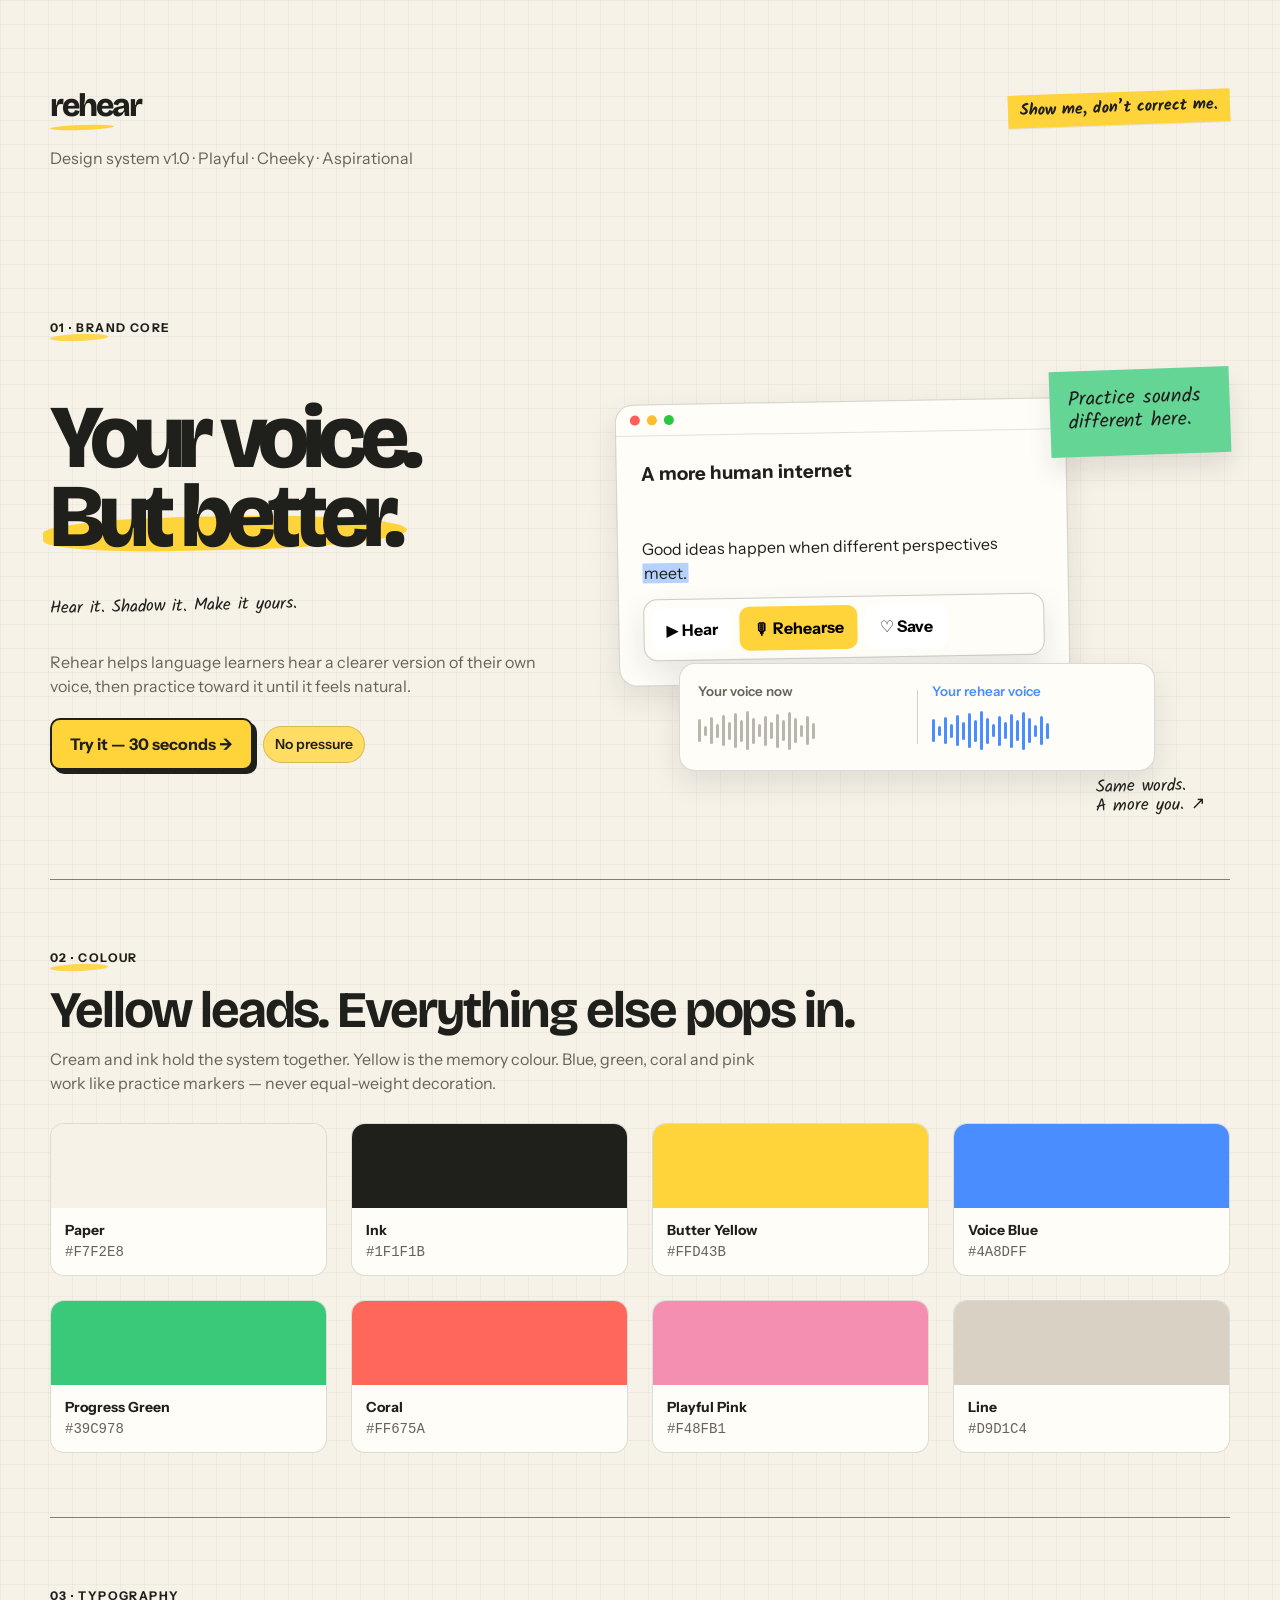
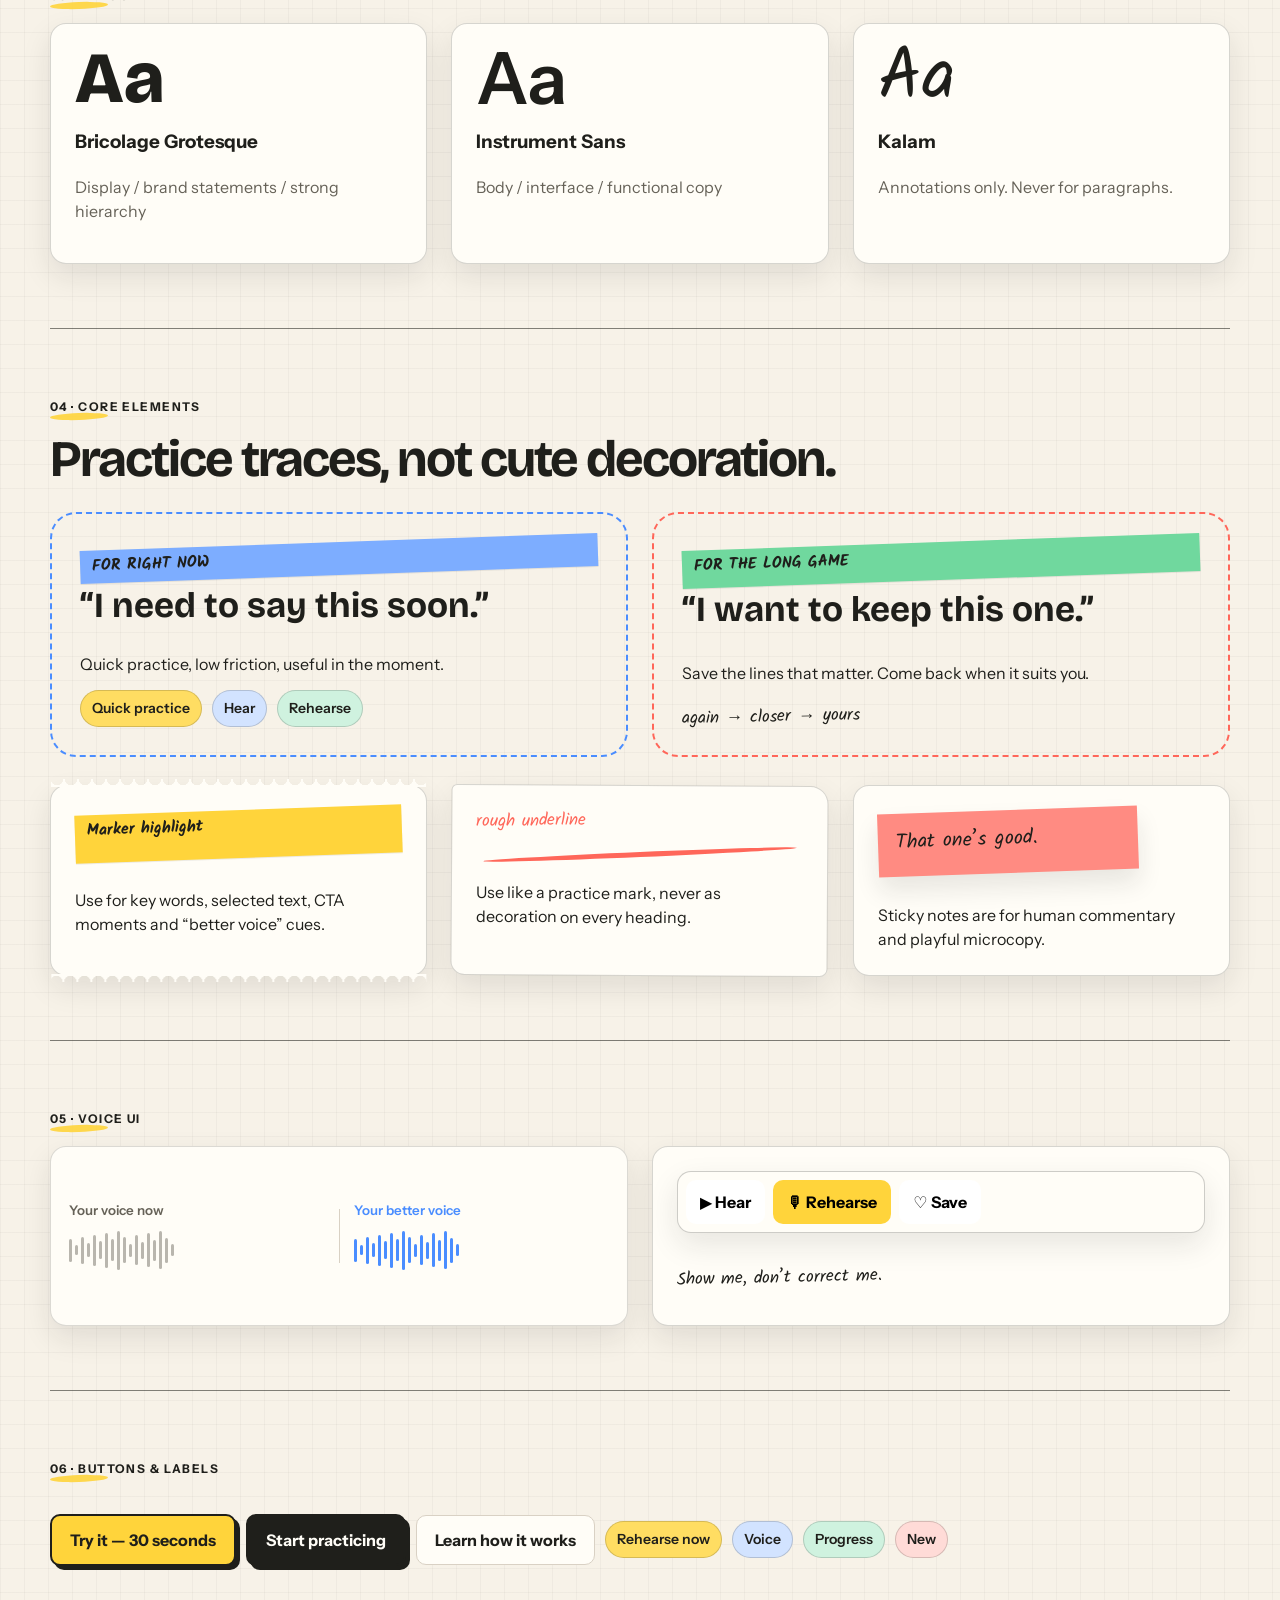
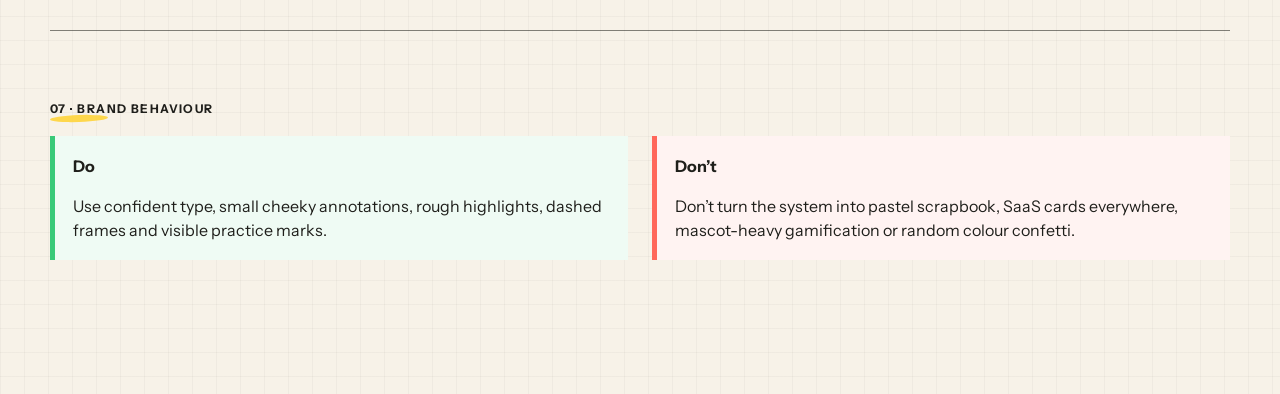
==== index.html @ 3141e1cb "Add files via upload" ====
<!doctype html>
<html lang="en">
<head>
  <meta charset="utf-8" />
  <meta name="viewport" content="width=device-width,initial-scale=1" />
  <meta name="description" content="Rehear design system — playful, cheeky, aspirational voice-practice brand." />
  <title>Rehear — Design System</title>
  <link rel="stylesheet" href="./styles.css" />
</head>
<body>
  <main class="ds-shell">
    <header class="ds-section">
      <div class="cluster" style="justify-content:space-between;align-items:flex-start;">
        <div>
          <div class="brand-mark">rehear</div>
          <p class="muted">Design system v1.0 · Playful · Cheeky · Aspirational</p>
        </div>
        <span class="tape">Show me, don’t correct me.</span>
      </div>
    </header>

    <section class="ds-section">
      <span class="ds-kicker">01 · Brand core</span>
      <div class="hero-demo">
        <div class="hero-copy">
          <h1 class="display-hero">Your voice.<br><span class="highlight-word">But better.</span></h1>
          <p class="note">Hear it. Shadow it. Make it yours.</p>
          <p class="ds-copy">Rehear helps language learners hear a clearer version of their own voice, then practice toward it until it feels natural.</p>
          <div class="cluster">
            <a class="btn btn-primary" href="#components">Try it — 30 seconds →</a>
            <span class="chip yellow">No pressure</span>
          </div>
        </div>
        <div class="hero-art" aria-label="Rehear interface composition">
          <div class="browser">
            <div class="browser-bar">
              <span class="browser-dot" style="background:#ff5f57"></span>
              <span class="browser-dot" style="background:#febc2e"></span>
              <span class="browser-dot" style="background:#28c840"></span>
            </div>
            <div class="browser-body stack">
              <h3 class="mt-0">A more human internet</h3>
              <p class="mb-0">Good ideas happen when different perspectives <span class="selection">meet.</span></p>
              <div class="action-strip">
                <button class="action-chip" data-toggle-active>▶ Hear</button>
                <button class="action-chip active" data-toggle-active>🎙 Rehearse</button>
                <button class="action-chip" data-toggle-active>♡ Save</button>
              </div>
            </div>
          </div>
          <div class="voice-compare">
            <div class="voice-panel">
              <small>Your voice now</small>
              <div class="wave" data-wave="20"></div>
            </div>
            <div class="voice-divider"></div>
            <div class="voice-panel">
              <small style="color:var(--voice)">Your rehear voice</small>
              <div class="wave blue" data-wave="20"></div>
            </div>
          </div>
          <div class="sticky-note green">Practice sounds different here.</div>
          <div class="note">Same words.<br>A more you. ↗</div>
        </div>
      </div>
    </section>

    <section class="ds-section">
      <span class="ds-kicker">02 · Colour</span>
      <h2 class="ds-title">Yellow leads. Everything else pops in.</h2>
      <p class="ds-copy">Cream and ink hold the system together. Yellow is the memory colour. Blue, green, coral and pink work like practice markers — never equal-weight decoration.</p>
      <div class="ds-grid ds-grid-4" style="margin-top:28px">
        <div class="swatch"><div class="swatch-color" style="background:#F7F2E8"></div><div class="swatch-meta"><strong>Paper</strong><br><code>#F7F2E8</code></div></div>
        <div class="swatch"><div class="swatch-color" style="background:#1F1F1B"></div><div class="swatch-meta"><strong>Ink</strong><br><code>#1F1F1B</code></div></div>
        <div class="swatch"><div class="swatch-color" style="background:#FFD43B"></div><div class="swatch-meta"><strong>Butter Yellow</strong><br><code>#FFD43B</code></div></div>
        <div class="swatch"><div class="swatch-color" style="background:#4A8DFF"></div><div class="swatch-meta"><strong>Voice Blue</strong><br><code>#4A8DFF</code></div></div>
        <div class="swatch"><div class="swatch-color" style="background:#39C978"></div><div class="swatch-meta"><strong>Progress Green</strong><br><code>#39C978</code></div></div>
        <div class="swatch"><div class="swatch-color" style="background:#FF675A"></div><div class="swatch-meta"><strong>Coral</strong><br><code>#FF675A</code></div></div>
        <div class="swatch"><div class="swatch-color" style="background:#F48FB1"></div><div class="swatch-meta"><strong>Playful Pink</strong><br><code>#F48FB1</code></div></div>
        <div class="swatch"><div class="swatch-color" style="background:#D9D1C4"></div><div class="swatch-meta"><strong>Line</strong><br><code>#D9D1C4</code></div></div>
      </div>
    </section>

    <section class="ds-section">
      <span class="ds-kicker">03 · Typography</span>
      <div class="ds-grid ds-grid-3">
        <div class="paper-card">
          <div style="font-family:var(--font-display);font-size:4.5rem;font-weight:800;line-height:.85">Aa</div>
          <h3>Bricolage Grotesque</h3>
          <p class="muted">Display / brand statements / strong hierarchy</p>
        </div>
        <div class="paper-card">
          <div style="font-family:var(--font-body);font-size:4.5rem;font-weight:600;line-height:.85">Aa</div>
          <h3>Instrument Sans</h3>
          <p class="muted">Body / interface / functional copy</p>
        </div>
        <div class="paper-card">
          <div style="font-family:var(--font-note);font-size:4.5rem;line-height:.85">Aa</div>
          <h3>Kalam</h3>
          <p class="muted">Annotations only. Never for paragraphs.</p>
        </div>
      </div>
    </section>

    <section class="ds-section" id="components">
      <span class="ds-kicker">04 · Core elements</span>
      <h2 class="ds-title">Practice traces, not cute decoration.</h2>
      <div class="ds-grid ds-grid-2" style="margin-top:28px">
        <div class="dash-frame blue stack">
          <span class="tape blue">FOR RIGHT NOW</span>
          <h3 style="font-family:var(--font-display);font-size:2.2rem;line-height:.95;margin:0">“I need to say this soon.”</h3>
          <p class="mb-0">Quick practice, low friction, useful in the moment.</p>
          <div class="cluster"><span class="chip yellow">Quick practice</span><span class="chip blue">Hear</span><span class="chip green">Rehearse</span></div>
        </div>
        <div class="dash-frame coral stack">
          <span class="tape green">FOR THE LONG GAME</span>
          <h3 style="font-family:var(--font-display);font-size:2.2rem;line-height:.95;margin:0">“I want to keep this one.”</h3>
          <p class="mb-0">Save the lines that matter. Come back when it suits you.</p>
          <div class="note">again → closer → yours</div>
        </div>
      </div>

      <div class="ds-grid ds-grid-3" style="margin-top:28px">
        <div class="paper-card torn stack"><span class="tape">Marker highlight</span><p class="mb-0">Use for key words, selected text, CTA moments and “better voice” cues.</p></div>
        <div class="paper-card raw stack"><span class="note rough-underline" style="color:var(--emphasis)">rough underline</span><p class="mb-0">Use like a practice mark, never as decoration on every heading.</p></div>
        <div class="paper-card stack"><span class="sticky-note coral">That one’s good.</span><p class="mb-0">Sticky notes are for human commentary and playful microcopy.</p></div>
      </div>
    </section>

    <section class="ds-section">
      <span class="ds-kicker">05 · Voice UI</span>
      <div class="ds-grid ds-grid-2">
        <div class="voice-compare">
          <div class="voice-panel"><small>Your voice now</small><div class="wave" data-wave="18"></div></div>
          <div class="voice-divider"></div>
          <div class="voice-panel"><small style="color:var(--voice)">Your better voice</small><div class="wave blue" data-wave="18"></div></div>
        </div>
        <div class="paper-card stack">
          <div class="action-strip">
            <button class="action-chip" data-toggle-active>▶ Hear</button>
            <button class="action-chip active" data-toggle-active>🎙 Rehearse</button>
            <button class="action-chip" data-toggle-active>♡ Save</button>
          </div>
          <p class="note">Show me, don’t correct me.</p>
        </div>
      </div>
    </section>

    <section class="ds-section">
      <span class="ds-kicker">06 · Buttons & labels</span>
      <div class="cluster" style="margin-top:18px">
        <button class="btn btn-primary">Try it — 30 seconds</button>
        <button class="btn btn-secondary">Start practicing</button>
        <button class="btn btn-ghost">Learn how it works</button>
        <span class="chip yellow">Rehearse now</span>
        <span class="chip blue">Voice</span>
        <span class="chip green">Progress</span>
        <span class="chip coral">New</span>
      </div>
    </section>

    <section class="ds-section">
      <span class="ds-kicker">07 · Brand behaviour</span>
      <div class="ds-grid ds-grid-2">
        <div class="guardrail">
          <strong>Do</strong>
          <p class="mb-0">Use confident type, small cheeky annotations, rough highlights, dashed frames and visible practice marks.</p>
        </div>
        <div class="guardrail dont">
          <strong>Don’t</strong>
          <p class="mb-0">Don’t turn the system into pastel scrapbook, SaaS cards everywhere, mascot-heavy gamification or random colour confetti.</p>
        </div>
      </div>
    </section>
  </main>
  <script src="./script.js"></script>
</body>
</html>
---- styles.css ----
@import url('https://fonts.googleapis.com/css2?family=Bricolage+Grotesque:opsz,wght@12..96,400;12..96,600;12..96,700;12..96,800&family=Instrument+Sans:wght@400;500;600;700&family=Kalam:wght@400;700&display=swap');
@import url('./tokens.css');

* { box-sizing: border-box; }
html { scroll-behavior: smooth; }
body {
  margin: 0;
  color: var(--text);
  background:
    linear-gradient(rgba(31,31,27,.035) 1px, transparent 1px),
    linear-gradient(90deg, rgba(31,31,27,.035) 1px, transparent 1px),
    var(--bg);
  background-size: 24px 24px;
  font-family: var(--font-body);
  line-height: 1.5;
}

img { max-width: 100%; display: block; }
button, input, textarea, select { font: inherit; }
a { color: inherit; }

.ds-shell { width: min(1180px, calc(100% - 32px)); margin: 0 auto; padding: 28px 0 72px; }
.ds-section { padding: 64px 0; border-top: 1.5px solid rgba(31,31,27,.55); }
.ds-section:first-of-type { border-top: 0; }
.ds-kicker {
  display: inline-block;
  margin-bottom: 14px;
  font-size: var(--fs-xs);
  font-weight: 700;
  letter-spacing: .12em;
  text-transform: uppercase;
}
.ds-kicker::after {
  content: "";
  display: block;
  width: 58px;
  height: 7px;
  margin-top: -3px;
  background: var(--accent);
  border-radius: 50%;
  transform: rotate(-2deg);
  opacity: .9;
}
.ds-title { font-family: var(--font-display); font-size: var(--fs-2xl); line-height: .98; letter-spacing: -.04em; margin: 0 0 12px; }
.ds-copy { color: var(--text-muted); max-width: 720px; margin: 0; }
.ds-grid { display: grid; gap: 24px; }
.ds-grid-2 { grid-template-columns: repeat(2, minmax(0, 1fr)); }
.ds-grid-3 { grid-template-columns: repeat(3, minmax(0, 1fr)); }
.ds-grid-4 { grid-template-columns: repeat(4, minmax(0, 1fr)); }

/* Brand mark */
.brand-mark {
  display: inline-flex;
  flex-direction: column;
  font-family: var(--font-display);
  font-weight: 800;
  font-size: 2rem;
  line-height: .9;
  letter-spacing: -.06em;
}
.brand-mark::after {
  content: "";
  width: 70%;
  height: 5px;
  background: var(--accent);
  margin-top: 4px;
  border-radius: 50%;
  transform: rotate(-2deg);
}

/* Hero typography */
.display-hero {
  font-family: var(--font-display);
  font-weight: 800;
  font-size: var(--fs-3xl);
  line-height: .88;
  letter-spacing: -.07em;
  margin: 0;
}
.display-hero .highlight-word {
  position: relative;
  display: inline-block;
  z-index: 0;
}
.display-hero .highlight-word::before {
  content: "";
  position: absolute;
  z-index: -1;
  left: -2%; right: -2%; bottom: .08em;
  height: .38em;
  background: var(--accent);
  border-radius: 40% 60% 50% 45%;
  transform: rotate(-1.5deg);
}

.note {
  font-family: var(--font-note);
  font-size: 1.08rem;
  line-height: 1.1;
  transform: rotate(-1.2deg);
}

/* Buttons */
.btn {
  appearance: none;
  border: 0;
  border-radius: var(--radius-sm);
  padding: 12px 18px;
  display: inline-flex;
  align-items: center;
  justify-content: center;
  gap: 10px;
  font-weight: 700;
  text-decoration: none;
  cursor: pointer;
  transition: transform var(--speed-fast) var(--ease-pop), box-shadow var(--speed-fast) var(--ease-pop), background var(--speed-fast) ease;
}
.btn:focus-visible { outline: 3px solid var(--voice); outline-offset: 3px; }
.btn-primary { background: var(--accent); color: var(--text); border: 2px solid var(--text); box-shadow: var(--shadow-hard); }
.btn-secondary { background: var(--text); color: var(--surface); border: 2px solid var(--text); box-shadow: var(--shadow-hard); }
.btn-ghost { background: var(--surface); color: var(--text); border: 1.5px solid var(--border); }
.btn:hover { transform: translate(-1px,-1px); }
.btn-primary:hover, .btn-secondary:hover { box-shadow: 6px 6px 0 var(--text); }
.btn:active { transform: translate(2px,2px); box-shadow: 1px 1px 0 var(--text); }

/* Dashed frames */
.dash-frame {
  --dash-color: var(--emphasis);
  position: relative;
  border: 2px dashed var(--dash-color);
  border-radius: 26px;
  padding: 28px;
}
.dash-frame.blue { --dash-color: var(--voice); }
.dash-frame.green { --dash-color: var(--progress); }
.dash-frame.yellow { --dash-color: var(--accent); }
.dash-frame.coral { --dash-color: var(--emphasis); }

/* Marker elements */
.marker {
  display: inline;
  padding: 0 .14em;
  background: linear-gradient(transparent 28%, var(--accent) 28% 82%, transparent 82%);
}
.marker.blue { background: linear-gradient(transparent 28%, color-mix(in srgb, var(--voice) 72%, white) 28% 82%, transparent 82%); }
.marker.green { background: linear-gradient(transparent 28%, color-mix(in srgb, var(--progress) 72%, white) 28% 82%, transparent 82%); }
.marker.coral { background: linear-gradient(transparent 28%, color-mix(in srgb, var(--emphasis) 72%, white) 28% 82%, transparent 82%); }
.marker.pink { background: linear-gradient(transparent 28%, color-mix(in srgb, var(--playful) 72%, white) 28% 82%, transparent 82%); }

.rough-underline {
  position: relative;
  display: inline-block;
}
.rough-underline::after {
  content: "";
  position: absolute;
  left: 0; right: 0; bottom: -6px;
  height: 5px;
  background: currentColor;
  border-radius: 50%;
  transform: rotate(-1.6deg) scaleX(.96);
}

/* Tape */
.tape {
  display: inline-block;
  padding: 4px 12px 5px;
  background: var(--accent);
  transform: rotate(-2deg);
  font-family: var(--font-note);
  font-weight: 700;
  box-shadow: 0 1px 0 rgba(31,31,27,.08);
}
.tape.blue { background: color-mix(in srgb, var(--voice) 72%, white); }
.tape.green { background: color-mix(in srgb, var(--progress) 72%, white); }
.tape.coral { background: color-mix(in srgb, var(--emphasis) 80%, white); }
.tape.pink { background: color-mix(in srgb, var(--playful) 82%, white); }

/* Sticky note */
.sticky-note {
  width: min(260px, 100%);
  background: var(--accent);
  padding: 18px 18px 22px;
  font-family: var(--font-note);
  font-size: 1.25rem;
  line-height: 1.15;
  transform: rotate(-2deg);
  box-shadow: 0 14px 24px rgba(31,31,27,.10);
}
.sticky-note.green { background: color-mix(in srgb, var(--progress) 78%, white); }
.sticky-note.blue { background: color-mix(in srgb, var(--voice) 70%, white); }
.sticky-note.coral { background: color-mix(in srgb, var(--emphasis) 76%, white); }

/* Paper cards */
.paper-card {
  position: relative;
  background: var(--surface);
  border: 1.5px solid rgba(31,31,27,.18);
  border-radius: var(--radius-md);
  padding: 24px;
  box-shadow: var(--shadow-soft);
}
.paper-card.raw { border-radius: 6px 18px 8px 14px; transform: rotate(.35deg); }
.paper-card.torn::before,
.paper-card.torn::after {
  content: "";
  position: absolute;
  left: 0; right: 0;
  height: 8px;
  background: radial-gradient(circle at 6px 0, transparent 6px, var(--surface) 6.5px) 0 0/14px 8px repeat-x;
}
.paper-card.torn::before { top: -7px; }
.paper-card.torn::after { bottom: -7px; transform: rotate(180deg); }

/* Color swatches */
.swatch { border: 1px solid rgba(31,31,27,.15); border-radius: 14px; overflow: hidden; background: var(--surface); }
.swatch-color { height: 84px; }
.swatch-meta { padding: 12px 14px; font-size: var(--fs-sm); }
.swatch-meta code { color: var(--text-muted); }

/* Voice comparison */
.voice-compare {
  display: grid;
  grid-template-columns: 1fr auto 1fr;
  gap: 14px;
  align-items: center;
  background: var(--surface);
  border: 1px solid rgba(31,31,27,.16);
  border-radius: var(--radius-md);
  padding: 18px;
  box-shadow: var(--shadow-soft);
}
.voice-panel small { display: block; color: var(--text-muted); margin-bottom: 8px; font-weight: 600; }
.wave { display: flex; align-items: center; gap: 3px; height: 42px; }
.wave i { display: block; width: 3px; border-radius: 999px; background: #B9B6AE; }
.wave.blue i { background: var(--voice); }
.wave.green i { background: var(--progress); }
.voice-divider { width: 1px; height: 54px; background: var(--border); }

/* Browser snippet */
.browser {
  background: var(--surface);
  border: 1.5px solid rgba(31,31,27,.18);
  border-radius: 18px;
  overflow: hidden;
  box-shadow: var(--shadow-soft);
}
.browser-bar { display: flex; align-items: center; gap: 7px; padding: 10px 14px; border-bottom: 1px solid rgba(31,31,27,.12); }
.browser-dot { width: 10px; height: 10px; border-radius: 50%; }
.browser-body { padding: 24px; }
.selection { background: color-mix(in srgb, var(--voice) 40%, white); padding: 0 .08em; }
.action-strip {
  display: inline-flex;
  flex-wrap: wrap;
  gap: 8px;
  padding: 8px;
  background: var(--surface);
  border: 1.5px solid rgba(31,31,27,.22);
  border-radius: 14px;
  box-shadow: var(--shadow-soft);
}
.action-chip { border: 0; border-radius: 10px; padding: 10px 14px; font-weight: 700; background: #fff; }
.action-chip.active { background: var(--accent); }

/* Chips */
.chip { display: inline-flex; align-items: center; gap: 8px; padding: 7px 11px; border-radius: var(--radius-pill); background: var(--surface); border: 1px solid rgba(31,31,27,.18); font-size: var(--fs-sm); font-weight: 600; }
.chip.yellow { background: color-mix(in srgb, var(--accent) 80%, white); }
.chip.blue { background: color-mix(in srgb, var(--voice) 25%, white); }
.chip.green { background: color-mix(in srgb, var(--progress) 24%, white); }
.chip.coral { background: color-mix(in srgb, var(--emphasis) 24%, white); }

/* Practice marks */
.scribble-arrow { font-family: var(--font-note); font-size: 1.5rem; display: inline-block; transform: rotate(-5deg); }
.burst { display: inline-flex; align-items: center; gap: 4px; }
.burst i { width: 4px; height: 16px; border-radius: 999px; background: var(--emphasis); transform-origin: center bottom; }
.burst i:nth-child(1){transform:rotate(-40deg)}
.burst i:nth-child(2){transform:rotate(-15deg)}
.burst i:nth-child(3){transform:rotate(12deg)}

/* Do / don't visual */
.guardrail { padding: 18px; border-left: 5px solid var(--progress); background: color-mix(in srgb, var(--progress) 8%, white); }
.guardrail.dont { border-left-color: var(--emphasis); background: color-mix(in srgb, var(--emphasis) 8%, white); }

/* Example layout */
.hero-demo { display: grid; grid-template-columns: .9fr 1.1fr; gap: 42px; align-items: center; }
.hero-copy { display: grid; gap: 20px; align-content: start; }
.hero-art { position: relative; min-height: 460px; }
.hero-art .browser { position: absolute; width: 72%; left: 2%; top: 46px; transform: rotate(-1deg); }
.hero-art .voice-compare { position: absolute; width: 76%; left: 12%; bottom: 44px; }
.hero-art .sticky-note { position: absolute; right: 0; top: 14px; width: 180px; }
.hero-art .note { position: absolute; right: 4%; bottom: 0; }

/* Small utility */
.stack { display: grid; gap: 14px; }
.cluster { display: flex; flex-wrap: wrap; gap: 10px; align-items: center; }
.muted { color: var(--text-muted); }
.mt-0 { margin-top: 0; }
.mb-0 { margin-bottom: 0; }

@media (max-width: 860px) {
  .ds-grid-4, .ds-grid-3, .ds-grid-2, .hero-demo { grid-template-columns: 1fr; }
  .hero-art { min-height: 580px; }
  .hero-art .browser { width: 92%; left: 0; }
  .hero-art .voice-compare { width: 92%; left: 8%; bottom: 54px; }
  .hero-art .sticky-note { right: 0; top: 0; }
  .voice-compare { grid-template-columns: 1fr; }
  .voice-divider { width: 100%; height: 1px; }
}

@media (max-width: 520px) {
  .ds-shell { width: min(100% - 20px, 1180px); }
  .ds-section { padding: 48px 0; }
  .dash-frame { padding: 20px; border-radius: 20px; }
  .hero-art { min-height: 640px; }
  .hero-art .browser { width: 100%; top: 80px; }
  .hero-art .voice-compare { width: 100%; left: 0; bottom: 58px; }
  .hero-art .sticky-note { width: 150px; }
}
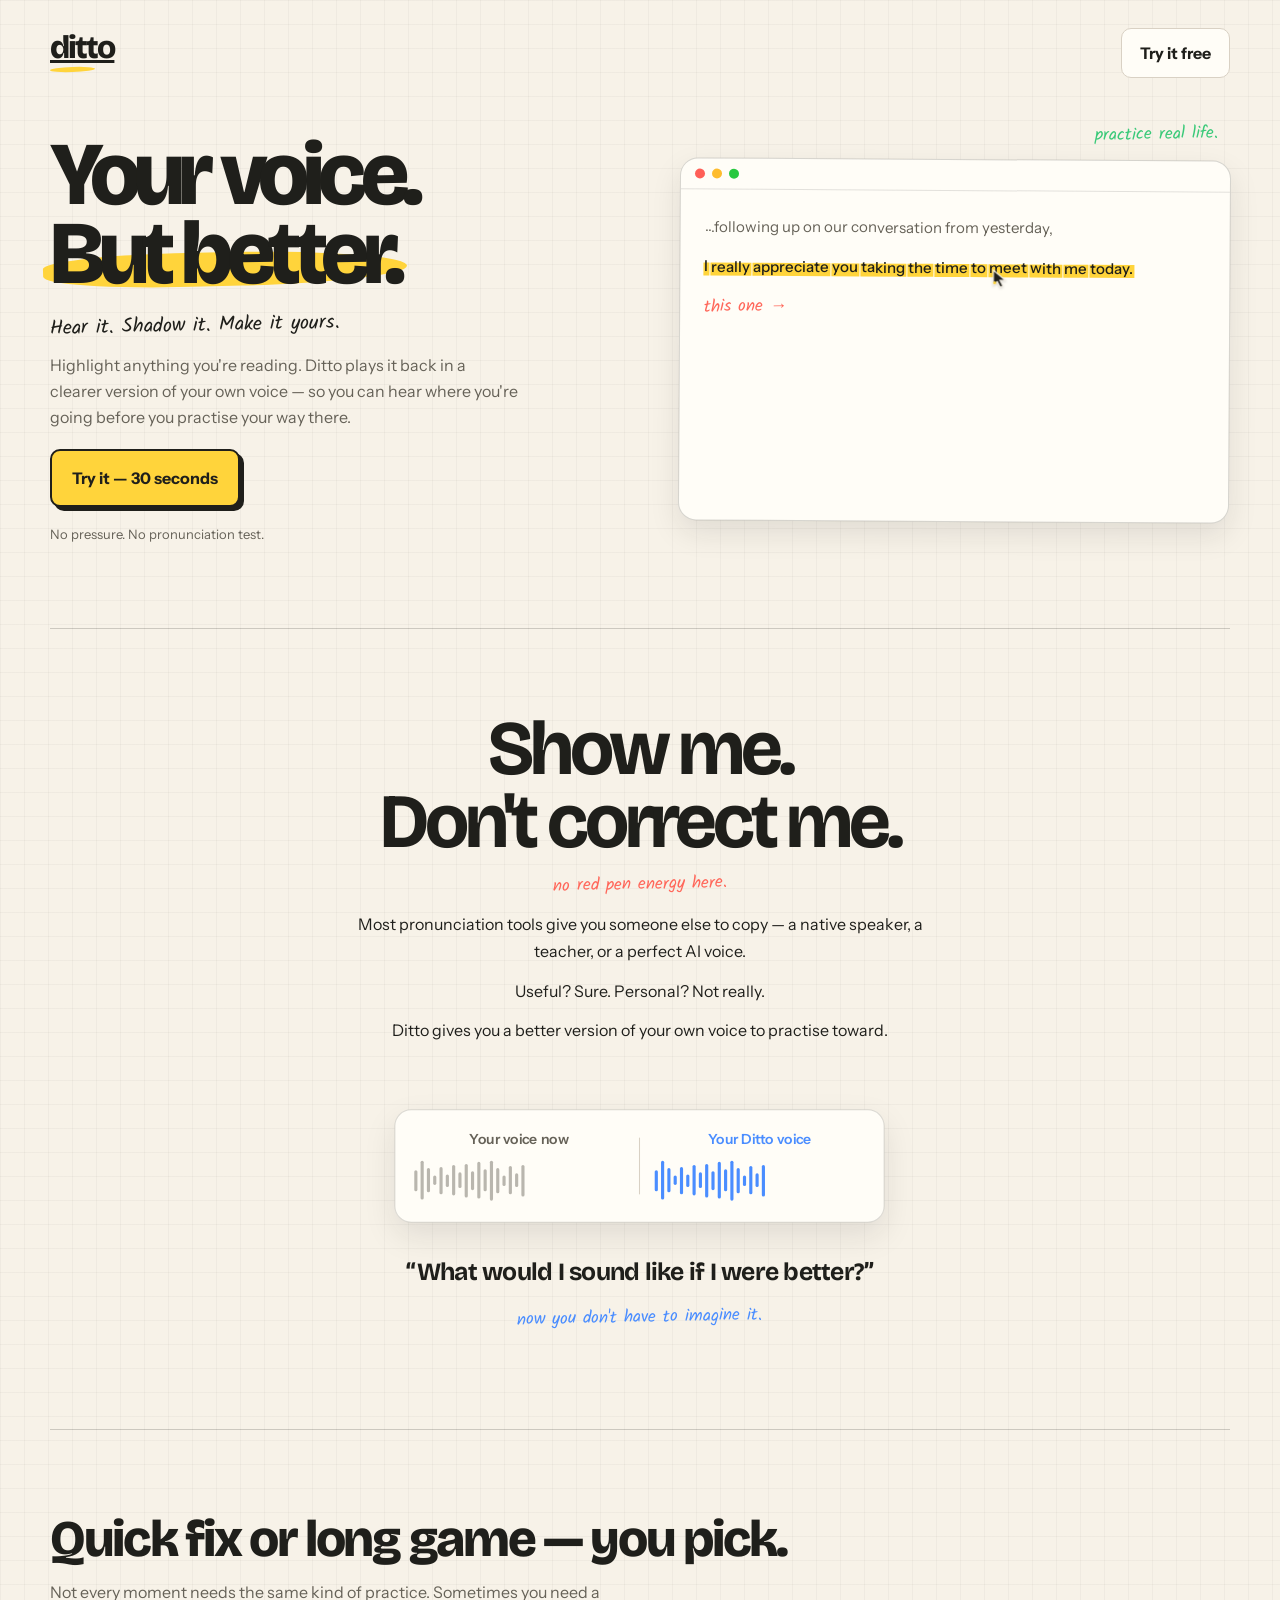
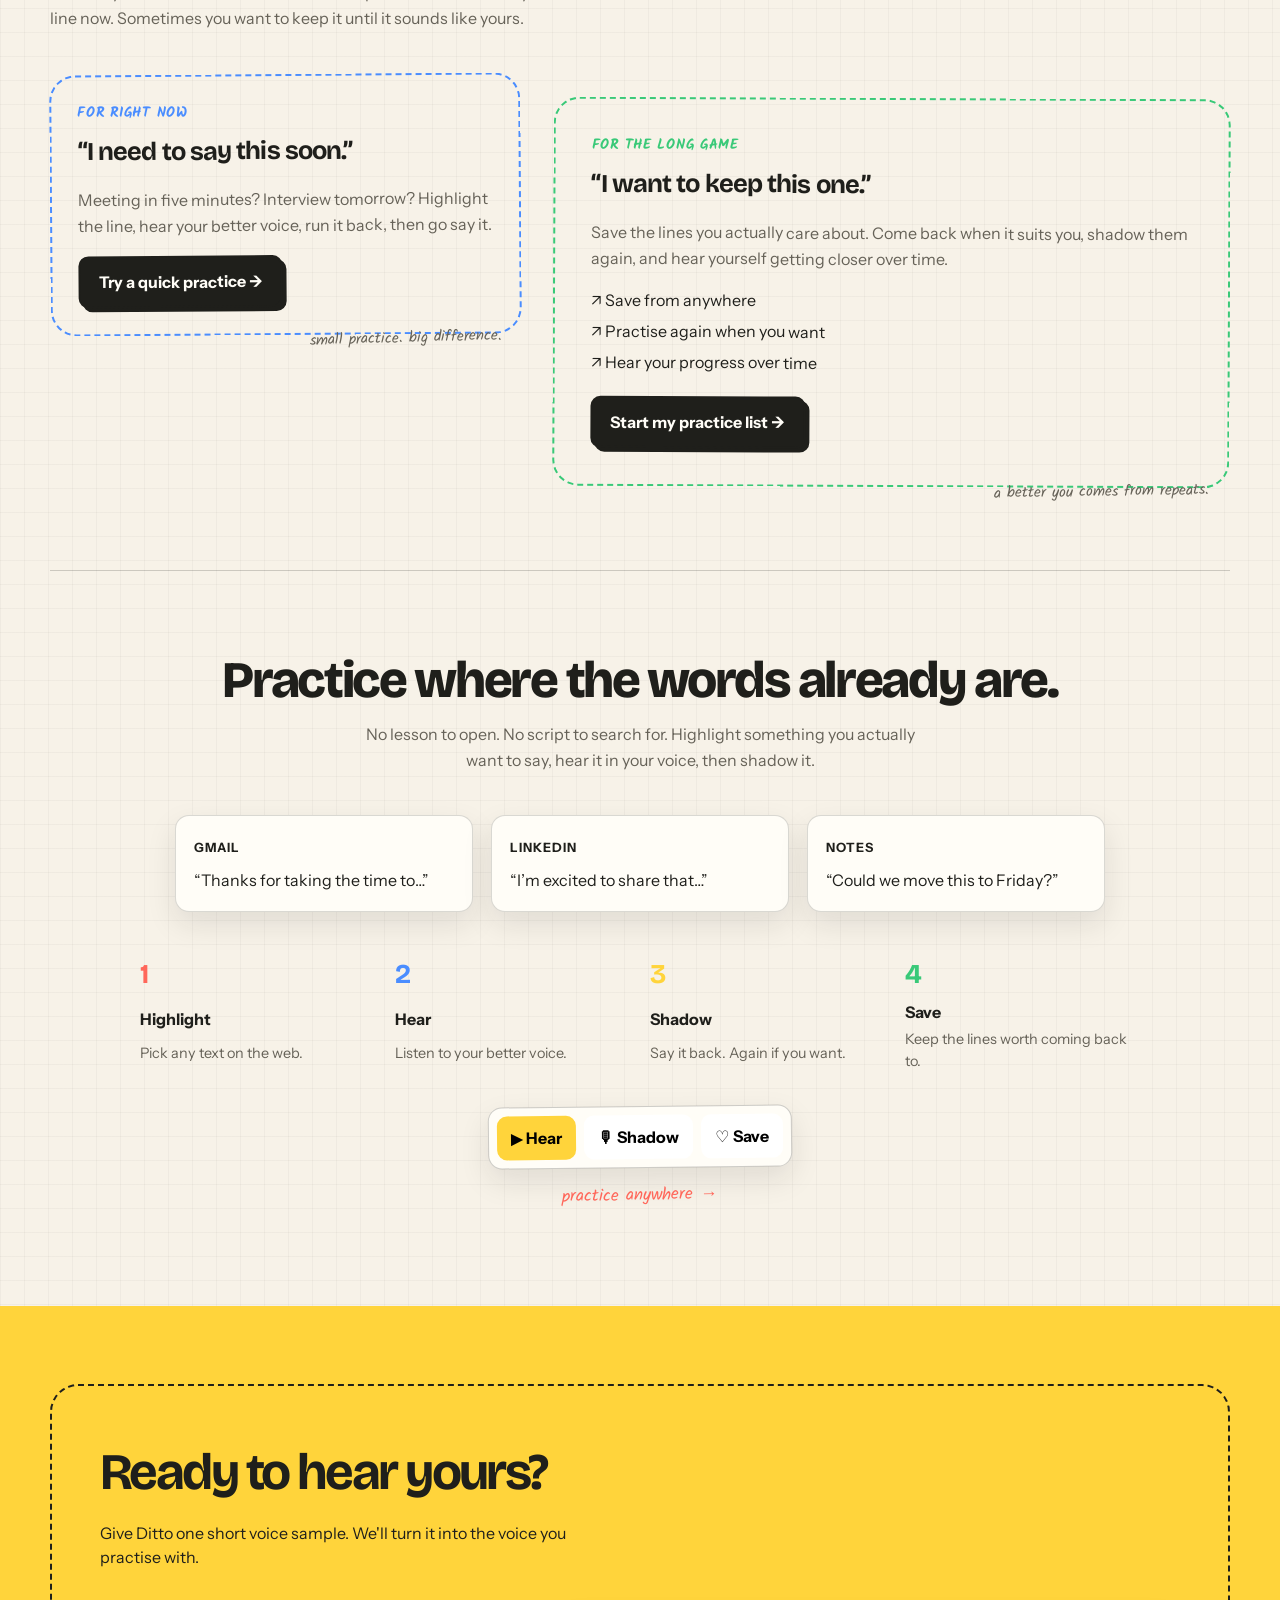
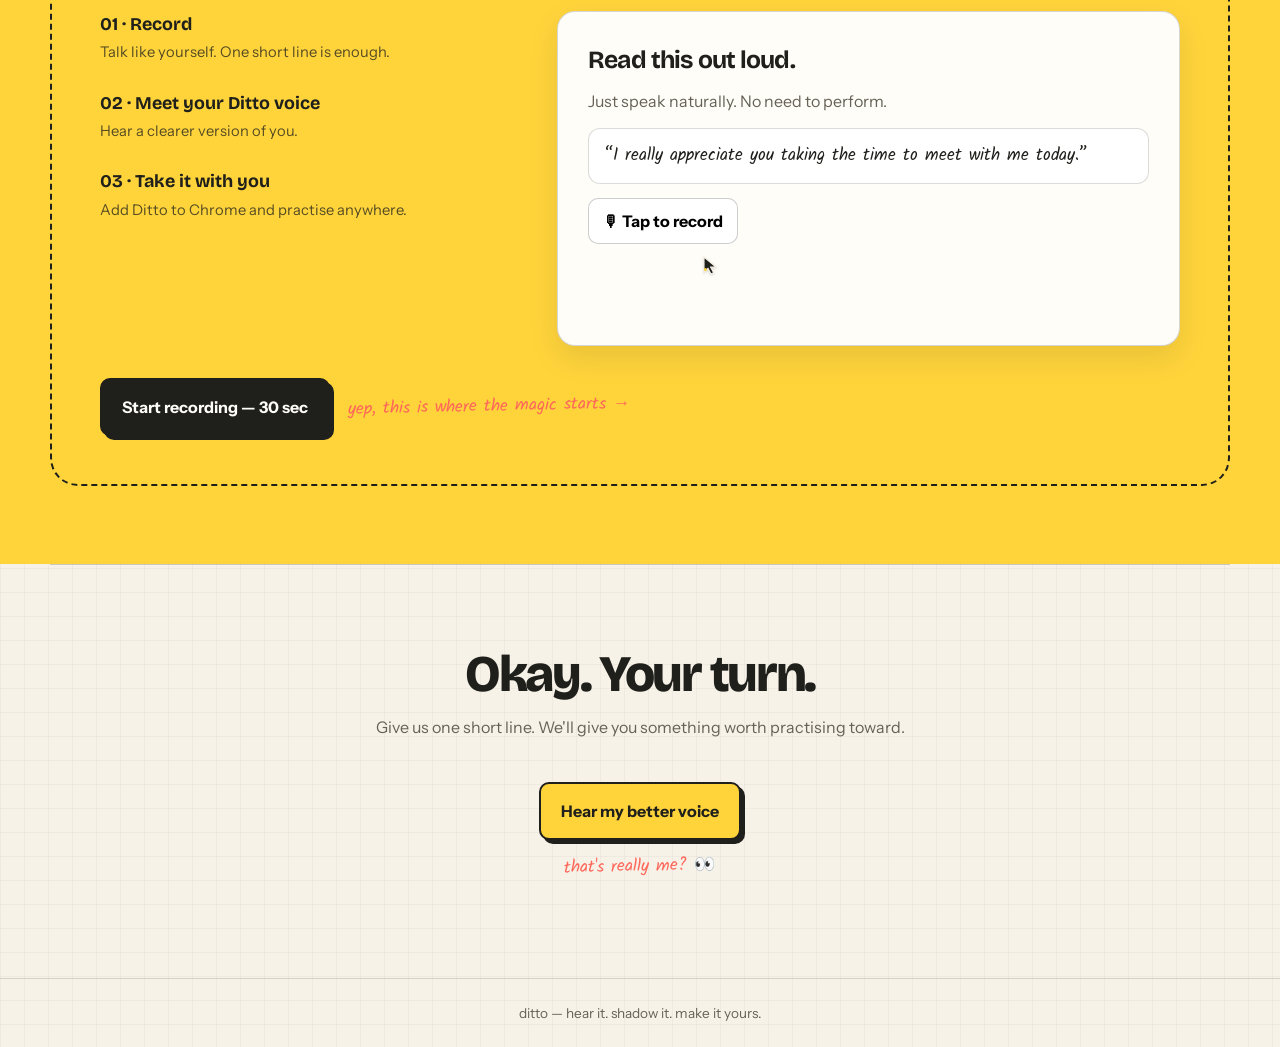
==== commit 2fc1b414: "Make Ditto homepage the production root" ====
--- a/index.html
+++ b/index.html
@@ -3,176 +3,197 @@
 <head>
   <meta charset="utf-8" />
   <meta name="viewport" content="width=device-width,initial-scale=1" />
-  <meta name="description" content="Rehear design system — playful, cheeky, aspirational voice-practice brand." />
-  <title>Rehear — Design System</title>
+  <meta name="description" content="Ditto — hear a clearer version of your own voice, then shadow it until it feels like yours." />
+  <title>Ditto — Your voice. But better.</title>
   <link rel="stylesheet" href="./styles.css" />
+  <link rel="stylesheet" href="./ditto.css" />
 </head>
-<body>
-  <main class="ds-shell">
-    <header class="ds-section">
-      <div class="cluster" style="justify-content:space-between;align-items:flex-start;">
-        <div>
-          <div class="brand-mark">rehear</div>
-          <p class="muted">Design system v1.0 · Playful · Cheeky · Aspirational</p>
+<body class="ditto-page">
+  <header class="site-nav">
+    <a class="brand-mark" href="#">ditto</a>
+    <button class="btn btn-ghost" data-open-onboarding>Try it free</button>
+  </header>
+
+  <main>
+    <section class="site-section hero-section">
+      <div class="hero-copy">
+        <h1 class="display-hero">Your voice.<br><span class="highlight-word">But better.</span></h1>
+        <p class="note hero-note">Hear it. Shadow it. Make it yours.</p>
+        <p class="hero-body">Highlight anything you're reading. Ditto plays it back in a clearer version of your own voice — so you can hear where you're going before you practise your way there.</p>
+        <div class="cluster">
+          <button class="btn btn-primary btn-lg" data-open-onboarding>Try it — 30 seconds</button>
         </div>
-        <span class="tape">Show me, don’t correct me.</span>
+        <p class="microcopy">No pressure. No pronunciation test.</p>
       </div>
-    </header>
 
-    <section class="ds-section">
-      <span class="ds-kicker">01 · Brand core</span>
-      <div class="hero-demo">
-        <div class="hero-copy">
-          <h1 class="display-hero">Your voice.<br><span class="highlight-word">But better.</span></h1>
-          <p class="note">Hear it. Shadow it. Make it yours.</p>
-          <p class="ds-copy">Rehear helps language learners hear a clearer version of their own voice, then practice toward it until it feels natural.</p>
-          <div class="cluster">
-            <a class="btn btn-primary" href="#components">Try it — 30 seconds →</a>
-            <span class="chip yellow">No pressure</span>
+      <div class="hero-demo-wrap">
+        <span class="note floating-note green-note">practice real life.</span>
+        <div class="browser hero-browser">
+          <div class="browser-bar">
+            <span class="browser-dot" style="background:#ff5f57"></span>
+            <span class="browser-dot" style="background:#febc2e"></span>
+            <span class="browser-dot" style="background:#28c840"></span>
           </div>
-        </div>
-        <div class="hero-art" aria-label="Rehear interface composition">
-          <div class="browser">
-            <div class="browser-bar">
-              <span class="browser-dot" style="background:#ff5f57"></span>
-              <span class="browser-dot" style="background:#febc2e"></span>
-              <span class="browser-dot" style="background:#28c840"></span>
+          <div class="browser-body hero-demo-stage" id="heroDemo">
+            <p class="email-line muted">...following up on our conversation from yesterday,</p>
+            <p class="email-line hero-sentence" id="heroSentence">
+              <span>I</span> <span>really</span> <span>appreciate</span> <span>you</span> <span>taking</span> <span>the</span> <span>time</span> <span>to</span> <span>meet</span> <span>with</span> <span>me</span> <span>today.</span>
+            </p>
+            <p class="note hero-annotation" id="heroSelectNote">this one →</p>
+
+            <div class="action-strip hero-toolbar" id="heroToolbar" aria-hidden="true">
+              <button class="action-chip" id="heroHear">▶ Hear</button>
+              <button class="action-chip" id="heroShadow">🎙 Shadow</button>
+              <button class="action-chip">♡ Save</button>
             </div>
-            <div class="browser-body stack">
-              <h3 class="mt-0">A more human internet</h3>
-              <p class="mb-0">Good ideas happen when different perspectives <span class="selection">meet.</span></p>
-              <div class="action-strip">
-                <button class="action-chip" data-toggle-active>▶ Hear</button>
-                <button class="action-chip active" data-toggle-active>🎙 Rehearse</button>
-                <button class="action-chip" data-toggle-active>♡ Save</button>
-              </div>
+
+            <div class="hero-playback" id="heroPlayback" aria-hidden="true">
+              <small>Your Ditto voice</small>
+              <div class="wave blue animated-wave" data-wave="20"></div>
+              <span class="note playback-note">same words. a more you.</span>
+            </div>
+
+            <p class="note your-turn-note" id="heroTurnNote">your turn →</p>
+            <p class="note again-note" id="heroAgainNote">again?</p>
+
+            <div class="demo-cursor" id="heroCursor" aria-hidden="true">
+              <svg width="20" height="20" viewBox="0 0 20 20">
+                <path d="M2 1 L2 16 L6 12.3 L9 18 L11.6 16.7 L8.6 11 L14 11 Z" fill="#1F1F1B" stroke="#F7F2E8" stroke-width="1.1"></path>
+                <circle cx="3.4" cy="13.6" r="1.5" fill="#FFD43B"></circle>
+              </svg>
+              <span class="cursor-ripple"></span>
             </div>
           </div>
-          <div class="voice-compare">
-            <div class="voice-panel">
-              <small>Your voice now</small>
-              <div class="wave" data-wave="20"></div>
-            </div>
-            <div class="voice-divider"></div>
-            <div class="voice-panel">
-              <small style="color:var(--voice)">Your rehear voice</small>
-              <div class="wave blue" data-wave="20"></div>
-            </div>
-          </div>
-          <div class="sticky-note green">Practice sounds different here.</div>
-          <div class="note">Same words.<br>A more you. ↗</div>
         </div>
       </div>
     </section>
 
-    <section class="ds-section">
-      <span class="ds-kicker">02 · Colour</span>
-      <h2 class="ds-title">Yellow leads. Everything else pops in.</h2>
-      <p class="ds-copy">Cream and ink hold the system together. Yellow is the memory colour. Blue, green, coral and pink work like practice markers — never equal-weight decoration.</p>
-      <div class="ds-grid ds-grid-4" style="margin-top:28px">
-        <div class="swatch"><div class="swatch-color" style="background:#F7F2E8"></div><div class="swatch-meta"><strong>Paper</strong><br><code>#F7F2E8</code></div></div>
-        <div class="swatch"><div class="swatch-color" style="background:#1F1F1B"></div><div class="swatch-meta"><strong>Ink</strong><br><code>#1F1F1B</code></div></div>
-        <div class="swatch"><div class="swatch-color" style="background:#FFD43B"></div><div class="swatch-meta"><strong>Butter Yellow</strong><br><code>#FFD43B</code></div></div>
-        <div class="swatch"><div class="swatch-color" style="background:#4A8DFF"></div><div class="swatch-meta"><strong>Voice Blue</strong><br><code>#4A8DFF</code></div></div>
-        <div class="swatch"><div class="swatch-color" style="background:#39C978"></div><div class="swatch-meta"><strong>Progress Green</strong><br><code>#39C978</code></div></div>
-        <div class="swatch"><div class="swatch-color" style="background:#FF675A"></div><div class="swatch-meta"><strong>Coral</strong><br><code>#FF675A</code></div></div>
-        <div class="swatch"><div class="swatch-color" style="background:#F48FB1"></div><div class="swatch-meta"><strong>Playful Pink</strong><br><code>#F48FB1</code></div></div>
-        <div class="swatch"><div class="swatch-color" style="background:#D9D1C4"></div><div class="swatch-meta"><strong>Line</strong><br><code>#D9D1C4</code></div></div>
+    <section class="site-section belief-section">
+      <div class="belief-copy">
+        <h2 class="editorial-title">Show me.<br>Don't correct me.</h2>
+        <p class="note coral-note">no red pen energy here.</p>
+        <p>Most pronunciation tools give you someone else to copy — a native speaker, a teacher, or a perfect AI voice.</p>
+        <p>Useful? Sure. Personal? Not really.</p>
+        <p>Ditto gives you a better version of your own voice to practise toward.</p>
+      </div>
+      <div class="belief-compare">
+        <div class="voice-compare large-compare">
+          <div class="voice-panel"><small>Your voice now</small><div class="wave" data-wave="18"></div></div>
+          <div class="voice-divider"></div>
+          <div class="voice-panel"><small style="color:var(--voice)">Your Ditto voice</small><div class="wave blue" data-wave="18"></div></div>
+        </div>
+        <p class="compare-question">“What would I sound like if I were better?”</p>
+        <p class="note blue-note">now you don't have to imagine it.</p>
       </div>
     </section>
 
-    <section class="ds-section">
-      <span class="ds-kicker">03 · Typography</span>
-      <div class="ds-grid ds-grid-3">
-        <div class="paper-card">
-          <div style="font-family:var(--font-display);font-size:4.5rem;font-weight:800;line-height:.85">Aa</div>
-          <h3>Bricolage Grotesque</h3>
-          <p class="muted">Display / brand statements / strong hierarchy</p>
+    <section class="site-section usecase-section">
+      <h2 class="section-title">Quick fix or long game — you pick.</h2>
+      <p class="section-intro">Not every moment needs the same kind of practice. Sometimes you need a line now. Sometimes you want to keep it until it sounds like yours.</p>
+      <div class="usecase-grid">
+        <article class="dash-frame blue quick-card">
+          <span class="usecase-label blue-note">FOR RIGHT NOW</span>
+          <h3>“I need to say this soon.”</h3>
+          <p>Meeting in five minutes? Interview tomorrow? Highlight the line, hear your better voice, run it back, then go say it.</p>
+          <button class="btn btn-secondary" data-open-onboarding>Try a quick practice →</button>
+          <p class="note outside-note coral-note">small practice. big difference.</p>
+        </article>
+        <article class="dash-frame green long-card">
+          <span class="usecase-label green-note">FOR THE LONG GAME</span>
+          <h3>“I want to keep this one.”</h3>
+          <p>Save the lines you actually care about. Come back when it suits you, shadow them again, and hear yourself getting closer over time.</p>
+          <ul class="plain-list">
+            <li>↗ Save from anywhere</li>
+            <li>↗ Practise again when you want</li>
+            <li>↗ Hear your progress over time</li>
+          </ul>
+          <button class="btn btn-secondary" data-open-onboarding>Start my practice list →</button>
+          <p class="note outside-note green-note">a better you comes from repeats.</p>
+        </article>
+      </div>
+    </section>
+
+    <section class="site-section anywhere-section">
+      <h2 class="section-title centered">Practice where the words already are.</h2>
+      <p class="section-intro centered">No lesson to open. No script to search for. Highlight something you actually want to say, hear it in your voice, then shadow it.</p>
+      <div class="context-row">
+        <div class="context-fragment"><span>Gmail</span><p>“Thanks for taking the time to…”</p></div>
+        <div class="context-fragment"><span>LinkedIn</span><p>“I’m excited to share that…”</p></div>
+        <div class="context-fragment"><span>Notes</span><p>“Could we move this to Friday?”</p></div>
+      </div>
+      <div class="workflow-row">
+        <div><b>1</b><strong>Highlight</strong><span>Pick any text on the web.</span></div>
+        <div><b>2</b><strong>Hear</strong><span>Listen to your better voice.</span></div>
+        <div><b>3</b><strong>Shadow</strong><span>Say it back. Again if you want.</span></div>
+        <div><b>4</b><strong>Save</strong><span>Keep the lines worth coming back to.</span></div>
+      </div>
+      <div class="action-strip anywhere-toolbar">
+        <button class="action-chip active">▶ Hear</button>
+        <button class="action-chip">🎙 Shadow</button>
+        <button class="action-chip">♡ Save</button>
+      </div>
+      <p class="note coral-note centered">practice anywhere →</p>
+    </section>
+
+    <section class="onboarding-zone" id="onboardingPreview">
+      <div class="onboarding-frame">
+        <div class="onboarding-heading">
+          <h2>Ready to hear yours?</h2>
+          <p>Give Ditto one short voice sample. We'll turn it into the voice you practise with.</p>
         </div>
-        <div class="paper-card">
-          <div style="font-family:var(--font-body);font-size:4.5rem;font-weight:600;line-height:.85">Aa</div>
-          <h3>Instrument Sans</h3>
-          <p class="muted">Body / interface / functional copy</p>
+        <div class="onboarding-layout">
+          <div class="onboarding-steps">
+            <div><b>01 · Record</b><span>Talk like yourself. One short line is enough.</span></div>
+            <div><b>02 · Meet your Ditto voice</b><span>Hear a clearer version of you.</span></div>
+            <div><b>03 · Take it with you</b><span>Add Ditto to Chrome and practise anywhere.</span></div>
+          </div>
+
+          <div class="onboarding-demo-card" id="onboardingDemo">
+            <div class="demo-cursor onboarding-cursor" id="onboardingCursor" aria-hidden="true">
+              <svg width="20" height="20" viewBox="0 0 20 20">
+                <path d="M2 1 L2 16 L6 12.3 L9 18 L11.6 16.7 L8.6 11 L14 11 Z" fill="#1F1F1B" stroke="#F7F2E8" stroke-width="1.1"></path>
+                <circle cx="3.4" cy="13.6" r="1.5" fill="#FFD43B"></circle>
+              </svg>
+              <span class="cursor-ripple"></span>
+            </div>
+            <div id="onboardingDemoContent"></div>
+          </div>
         </div>
-        <div class="paper-card">
-          <div style="font-family:var(--font-note);font-size:4.5rem;line-height:.85">Aa</div>
-          <h3>Kalam</h3>
-          <p class="muted">Annotations only. Never for paragraphs.</p>
+        <div class="onboarding-real-cta">
+          <button class="btn btn-secondary btn-lg" data-open-onboarding>Start recording — 30 sec</button>
+          <span class="note coral-note">yep, this is where the magic starts →</span>
         </div>
       </div>
     </section>
 
-    <section class="ds-section" id="components">
-      <span class="ds-kicker">04 · Core elements</span>
-      <h2 class="ds-title">Practice traces, not cute decoration.</h2>
-      <div class="ds-grid ds-grid-2" style="margin-top:28px">
-        <div class="dash-frame blue stack">
-          <span class="tape blue">FOR RIGHT NOW</span>
-          <h3 style="font-family:var(--font-display);font-size:2.2rem;line-height:.95;margin:0">“I need to say this soon.”</h3>
-          <p class="mb-0">Quick practice, low friction, useful in the moment.</p>
-          <div class="cluster"><span class="chip yellow">Quick practice</span><span class="chip blue">Hear</span><span class="chip green">Rehearse</span></div>
-        </div>
-        <div class="dash-frame coral stack">
-          <span class="tape green">FOR THE LONG GAME</span>
-          <h3 style="font-family:var(--font-display);font-size:2.2rem;line-height:.95;margin:0">“I want to keep this one.”</h3>
-          <p class="mb-0">Save the lines that matter. Come back when it suits you.</p>
-          <div class="note">again → closer → yours</div>
-        </div>
-      </div>
-
-      <div class="ds-grid ds-grid-3" style="margin-top:28px">
-        <div class="paper-card torn stack"><span class="tape">Marker highlight</span><p class="mb-0">Use for key words, selected text, CTA moments and “better voice” cues.</p></div>
-        <div class="paper-card raw stack"><span class="note rough-underline" style="color:var(--emphasis)">rough underline</span><p class="mb-0">Use like a practice mark, never as decoration on every heading.</p></div>
-        <div class="paper-card stack"><span class="sticky-note coral">That one’s good.</span><p class="mb-0">Sticky notes are for human commentary and playful microcopy.</p></div>
-      </div>
-    </section>
-
-    <section class="ds-section">
-      <span class="ds-kicker">05 · Voice UI</span>
-      <div class="ds-grid ds-grid-2">
-        <div class="voice-compare">
-          <div class="voice-panel"><small>Your voice now</small><div class="wave" data-wave="18"></div></div>
-          <div class="voice-divider"></div>
-          <div class="voice-panel"><small style="color:var(--voice)">Your better voice</small><div class="wave blue" data-wave="18"></div></div>
-        </div>
-        <div class="paper-card stack">
-          <div class="action-strip">
-            <button class="action-chip" data-toggle-active>▶ Hear</button>
-            <button class="action-chip active" data-toggle-active>🎙 Rehearse</button>
-            <button class="action-chip" data-toggle-active>♡ Save</button>
-          </div>
-          <p class="note">Show me, don’t correct me.</p>
-        </div>
-      </div>
-    </section>
-
-    <section class="ds-section">
-      <span class="ds-kicker">06 · Buttons & labels</span>
-      <div class="cluster" style="margin-top:18px">
-        <button class="btn btn-primary">Try it — 30 seconds</button>
-        <button class="btn btn-secondary">Start practicing</button>
-        <button class="btn btn-ghost">Learn how it works</button>
-        <span class="chip yellow">Rehearse now</span>
-        <span class="chip blue">Voice</span>
-        <span class="chip green">Progress</span>
-        <span class="chip coral">New</span>
-      </div>
-    </section>
-
-    <section class="ds-section">
-      <span class="ds-kicker">07 · Brand behaviour</span>
-      <div class="ds-grid ds-grid-2">
-        <div class="guardrail">
-          <strong>Do</strong>
-          <p class="mb-0">Use confident type, small cheeky annotations, rough highlights, dashed frames and visible practice marks.</p>
-        </div>
-        <div class="guardrail dont">
-          <strong>Don’t</strong>
-          <p class="mb-0">Don’t turn the system into pastel scrapbook, SaaS cards everywhere, mascot-heavy gamification or random colour confetti.</p>
-        </div>
-      </div>
+    <section class="site-section final-cta">
+      <h2 class="section-title centered">Okay. Your turn.</h2>
+      <p class="section-intro centered">Give us one short line. We'll give you something worth practising toward.</p>
+      <button class="btn btn-primary btn-lg" data-open-onboarding>Hear my better voice</button>
+      <p class="note coral-note">that's really me? 👀</p>
     </section>
   </main>
+
+  <footer class="site-footer">ditto — hear it. shadow it. make it yours.</footer>
+
+  <div class="onboarding-modal" id="onboardingModal" aria-hidden="true">
+    <div class="onboarding-modal-shell">
+      <div class="modal-topbar">
+        <button class="btn btn-ghost" id="closeOnboarding">← Ditto</button>
+        <div class="progress-dots" id="progressDots"></div>
+      </div>
+      <div class="browser actual-onboarding-card">
+        <div class="browser-bar">
+          <span class="browser-dot" style="background:#ff5f57"></span>
+          <span class="browser-dot" style="background:#febc2e"></span>
+          <span class="browser-dot" style="background:#28c840"></span>
+        </div>
+        <div class="browser-body" id="actualOnboardingContent"></div>
+      </div>
+    </div>
+  </div>
+
   <script src="./script.js"></script>
+  <script src="./ditto.js"></script>
 </body>
-</html>
+</html>
--- a/ditto.css
+++ b/ditto.css
@@ -0,0 +1,150 @@
+.ditto-page{overflow-x:hidden}
+.site-nav{width:min(1180px,calc(100% - 48px));margin:0 auto;padding:28px 0 0;display:flex;justify-content:space-between;align-items:center}
+.site-section{width:min(1180px,calc(100% - 48px));margin:0 auto;padding:84px 0;border-top:1px solid rgba(31,31,27,.2)}
+.hero-section{display:grid;grid-template-columns:1.02fr .98fr;gap:56px;align-items:center;border-top:0;padding-top:58px}
+.hero-copy{display:grid;gap:18px}
+.hero-note{font-size:1.25rem;margin:0}
+.hero-body{max-width:470px;color:var(--text-muted);font-size:16px;line-height:1.65;margin:0}
+.microcopy{font-size:13px;color:var(--text-muted);margin:0}
+.btn-lg{padding:15px 20px;font-size:1rem}
+.hero-demo-wrap{position:relative}
+.floating-note{position:absolute;right:12px;top:-34px;z-index:3}
+.green-note{color:var(--progress)}
+.blue-note{color:var(--voice)}
+.coral-note{color:var(--emphasis)}
+.hero-browser{transform:rotate(.35deg)}
+.hero-demo-stage{min-height:330px;position:relative;overflow:hidden}
+.email-line{font-size:15px;line-height:1.7;margin:0 0 14px}
+.hero-sentence{font-weight:500;max-width:92%}
+.hero-sentence span{position:relative;z-index:0}
+.hero-sentence span::before{content:"";position:absolute;z-index:-1;left:-1px;right:-1px;bottom:0;height:68%;background:var(--accent);transform:scaleX(0);transform-origin:left center;transition:transform 90ms linear}
+.hero-sentence span.selected::before{transform:scaleX(1)}
+.hero-annotation{opacity:0;margin-top:14px;color:var(--emphasis);transition:opacity .2s ease}
+.hero-annotation.visible{opacity:1}
+.hero-toolbar{position:absolute;left:24px;top:150px;opacity:0;transform:translateY(8px) scale(.97);pointer-events:none;transition:opacity .2s ease,transform .25s var(--ease-pop)}
+.hero-toolbar.visible{opacity:1;transform:translateY(0) scale(1);pointer-events:auto}
+.action-chip.pressed{background:var(--accent);transform:scale(.94)}
+.hero-playback{position:absolute;left:24px;right:24px;top:224px;display:grid;grid-template-columns:auto 1fr auto;gap:12px;align-items:center;opacity:0;transform:translateY(8px);transition:opacity .2s ease,transform .25s var(--ease-pop)}
+.hero-playback.visible{opacity:1;transform:translateY(0)}
+.hero-playback small{font-weight:700;color:var(--voice)}
+.playback-note{font-size:.92rem;color:var(--voice);white-space:nowrap}
+.animated-wave i{animation:wavePulse .8s ease-in-out infinite;transform-origin:center}
+.animated-wave i:nth-child(3n){animation-delay:.08s}.animated-wave i:nth-child(4n){animation-delay:.16s}
+@keyframes wavePulse{0%,100%{transform:scaleY(.45)}50%{transform:scaleY(1)}}
+.your-turn-note,.again-note{position:absolute;opacity:0;transition:opacity .2s ease;margin:0}
+.your-turn-note{left:248px;top:174px;color:var(--emphasis)}
+.again-note{right:38px;bottom:24px;color:var(--text-muted)}
+.your-turn-note.visible,.again-note.visible{opacity:1}
+.demo-cursor{position:absolute;left:0;top:0;width:20px;height:20px;z-index:20;pointer-events:none;transition:transform .52s var(--ease-pop)}
+.demo-cursor svg{display:block;filter:drop-shadow(0 1px 1px rgba(31,31,27,.18))}
+.demo-cursor.clicking svg{transform:scale(.88)}
+.cursor-ripple{position:absolute;left:-4px;top:-4px;width:22px;height:22px;border:2px solid var(--accent);border-radius:50%;opacity:0;transform:scale(.3)}
+.demo-cursor.clicking .cursor-ripple{animation:clickRipple .24s ease-out}
+@keyframes clickRipple{0%{opacity:.9;transform:scale(.3)}100%{opacity:0;transform:scale(1.25)}}
+
+.belief-section{display:grid;gap:56px}
+.belief-copy{max-width:720px;margin:0 auto;text-align:center}
+.belief-copy p:not(.note){max-width:620px;margin:0 auto 12px;line-height:1.7}
+.editorial-title{font-family:var(--font-display);font-size:clamp(3rem,6vw,5.4rem);line-height:.94;letter-spacing:-.055em;margin:0 0 12px}
+.belief-compare{max-width:760px;margin:0 auto;text-align:center}
+.large-compare{transform:scale(1.05)}
+.compare-question{font-family:var(--font-display);font-weight:700;font-size:1.55rem;letter-spacing:-.03em;margin:34px 0 8px}
+
+.section-title{font-family:var(--font-display);font-weight:800;font-size:var(--fs-2xl);letter-spacing:-.045em;line-height:1;margin:0 0 14px}
+.section-intro{max-width:560px;color:var(--text-muted);line-height:1.65;margin:0 0 42px}
+.centered{text-align:center;margin-left:auto;margin-right:auto}
+.usecase-grid{display:grid;grid-template-columns:.82fr 1.18fr;gap:32px;align-items:start}
+.usecase-grid article{position:relative}
+.quick-card{padding:26px;transform:rotate(-.4deg)}
+.long-card{padding:36px;margin-top:24px;transform:rotate(.25deg)}
+.usecase-label{display:block;font-family:var(--font-note);font-weight:700;letter-spacing:.05em;font-size:.9rem;margin-bottom:8px}
+.usecase-grid h3{font-family:var(--font-display);font-size:clamp(1.55rem,2vw,2rem);letter-spacing:-.035em;margin:0 0 12px}
+.usecase-grid p{line-height:1.65;color:var(--text-muted)}
+.plain-list{list-style:none;margin:0 0 22px;padding:0;display:grid;gap:7px}
+.outside-note{position:absolute;right:18px;bottom:-34px;font-size:.95rem}
+
+.anywhere-section{text-align:center}
+.context-row{display:grid;grid-template-columns:repeat(3,1fr);gap:18px;margin:38px auto 42px;max-width:930px}
+.context-fragment{background:var(--surface);border:1px solid rgba(31,31,27,.17);border-radius:14px;padding:18px;text-align:left;box-shadow:var(--shadow-soft)}
+.context-fragment span{font-weight:700;font-size:.8rem;text-transform:uppercase;letter-spacing:.08em}
+.context-fragment p{margin:10px 0 0;line-height:1.55}
+.workflow-row{display:grid;grid-template-columns:repeat(4,1fr);gap:20px;text-align:left;margin:0 auto 34px;max-width:1000px}
+.workflow-row div{display:grid;gap:5px}
+.workflow-row b{font-family:var(--font-display);font-size:1.7rem}
+.workflow-row div:nth-child(1) b{color:var(--emphasis)}
+.workflow-row div:nth-child(2) b{color:var(--voice)}
+.workflow-row div:nth-child(3) b{color:var(--accent)}
+.workflow-row div:nth-child(4) b{color:var(--progress)}
+.workflow-row span{font-size:.9rem;color:var(--text-muted)}
+.anywhere-toolbar{transform:rotate(-.6deg)}
+
+.onboarding-zone{background:var(--accent);padding:78px 24px}
+.onboarding-frame{width:min(1180px,100%);margin:0 auto;border:2px dashed var(--text);border-radius:28px;padding:48px}
+.onboarding-heading h2{font-family:var(--font-display);font-size:var(--fs-2xl);letter-spacing:-.05em;margin:0 0 10px}
+.onboarding-heading p{max-width:520px;margin:0 0 42px}
+.onboarding-layout{display:grid;grid-template-columns:.8fr 1.2fr;gap:42px;align-items:start}
+.onboarding-steps{display:grid;gap:26px}
+.onboarding-steps div{display:grid;gap:4px}
+.onboarding-steps b{font-family:var(--font-display);font-size:1.12rem}
+.onboarding-steps span{font-size:.92rem;opacity:.75}
+.onboarding-demo-card{position:relative;min-height:335px;background:var(--surface);border:1.5px solid rgba(31,31,27,.18);border-radius:18px;box-shadow:var(--shadow-soft);padding:30px;overflow:hidden}
+.onboarding-demo-card h3{font-family:var(--font-display);font-size:1.55rem;letter-spacing:-.035em;margin:0 0 10px}
+.onboarding-demo-card p{line-height:1.55;margin:0 0 10px;color:var(--text-muted)}
+.onboarding-demo-card .prompt-card{background:#fff;border:1px solid rgba(31,31,27,.16);border-radius:12px;padding:14px 16px;margin:14px 0}
+.onboarding-demo-card .prompt-card p{margin:0;color:var(--text);font-family:var(--font-note);font-size:1.05rem}
+.onboarding-demo-card .demo-action{display:inline-flex;align-items:center;justify-content:center;border:1.5px solid rgba(31,31,27,.22);border-radius:10px;padding:10px 14px;background:#fff;font-weight:700}
+.onboarding-demo-card .demo-action.primary{background:var(--accent);border:2px solid var(--text);box-shadow:3px 3px 0 var(--text)}
+.onboarding-demo-card .recording-row{display:flex;align-items:center;gap:12px;margin:18px 0}
+.record-dot{width:12px;height:12px;border-radius:50%;background:var(--emphasis);animation:recordPulse .8s ease-in-out infinite}
+@keyframes recordPulse{50%{transform:scale(.6);opacity:.45}}
+.preview-compare{display:grid;grid-template-columns:1fr 1fr;gap:16px;margin:18px 0}
+.preview-compare>div{background:#fff;border:1px solid rgba(31,31,27,.14);border-radius:12px;padding:12px}
+.preview-compare small{font-weight:700}
+.onboarding-cursor{transform:translate(-40px,-40px)}
+.onboarding-real-cta{display:flex;align-items:center;gap:18px;flex-wrap:wrap;margin-top:32px}
+
+.final-cta{text-align:center}
+.site-footer{text-align:center;padding:24px;border-top:1px solid var(--border);font-size:.85rem;color:var(--text-muted)}
+
+.onboarding-modal{position:fixed;inset:0;z-index:100;background:var(--bg);background-image:linear-gradient(rgba(31,31,27,.035) 1px,transparent 1px),linear-gradient(90deg,rgba(31,31,27,.035) 1px,transparent 1px);background-size:24px 24px;display:none;overflow:auto;padding:48px 20px}
+.onboarding-modal.open{display:block}
+.onboarding-modal-shell{max-width:680px;margin:0 auto}
+.modal-topbar{display:flex;justify-content:space-between;align-items:center;margin-bottom:22px}
+.progress-dots{display:flex;gap:8px}
+.progress-dots i{display:block;width:10px;height:10px;border-radius:50%;background:rgba(31,31,27,.2)}
+.progress-dots i.active{background:var(--text)}
+.actual-onboarding-card .browser-body{min-height:390px}
+.actual-onboarding-card h3{font-family:var(--font-display);font-size:1.85rem;letter-spacing:-.045em;margin:0 0 10px}
+.actual-onboarding-card p{line-height:1.6;color:var(--text-muted)}
+.record-button{width:88px;height:88px;border-radius:50%;border:2px solid var(--text);background:var(--surface);box-shadow:var(--shadow-hard);font-size:27px;display:flex;align-items:center;justify-content:center;cursor:pointer}
+.record-center{display:flex;flex-direction:column;align-items:center;gap:10px;margin:28px 0}
+.actual-actions{display:flex;gap:12px;flex-wrap:wrap}
+.actual-prompt{background:#fff;border:1px solid rgba(31,31,27,.15);border-radius:12px;padding:16px;margin:16px 0}
+.actual-prompt p{font-family:var(--font-note);color:var(--text);margin:0;font-size:1.1rem}
+
+@media (prefers-reduced-motion:reduce){
+  *,*::before,*::after{animation-duration:.001ms!important;animation-iteration-count:1!important;transition-duration:.001ms!important;scroll-behavior:auto!important}
+}
+@media (max-width:900px){
+  .hero-section,.usecase-grid,.onboarding-layout{grid-template-columns:1fr}
+  .hero-demo-wrap{margin-top:18px}
+  .quick-card,.long-card{transform:none;margin-top:0}
+  .context-row{grid-template-columns:1fr}
+  .workflow-row{grid-template-columns:repeat(2,1fr)}
+  .outside-note{position:static;margin-top:14px}
+}
+@media (max-width:620px){
+  .site-nav,.site-section{width:min(100% - 28px,1180px)}
+  .site-section{padding:62px 0}
+  .hero-section{padding-top:44px;gap:34px}
+  .hero-demo-stage{min-height:380px;padding:20px}
+  .hero-toolbar{left:20px;top:174px}
+  .hero-playback{left:20px;right:20px;top:252px;grid-template-columns:1fr}
+  .playback-note{white-space:normal}
+  .your-turn-note{left:auto;right:24px;top:201px}
+  .onboarding-zone{padding:52px 14px}
+  .onboarding-frame{padding:28px 20px}
+  .workflow-row{grid-template-columns:1fr}
+  .large-compare{transform:none}
+  .preview-compare{grid-template-columns:1fr}
+}
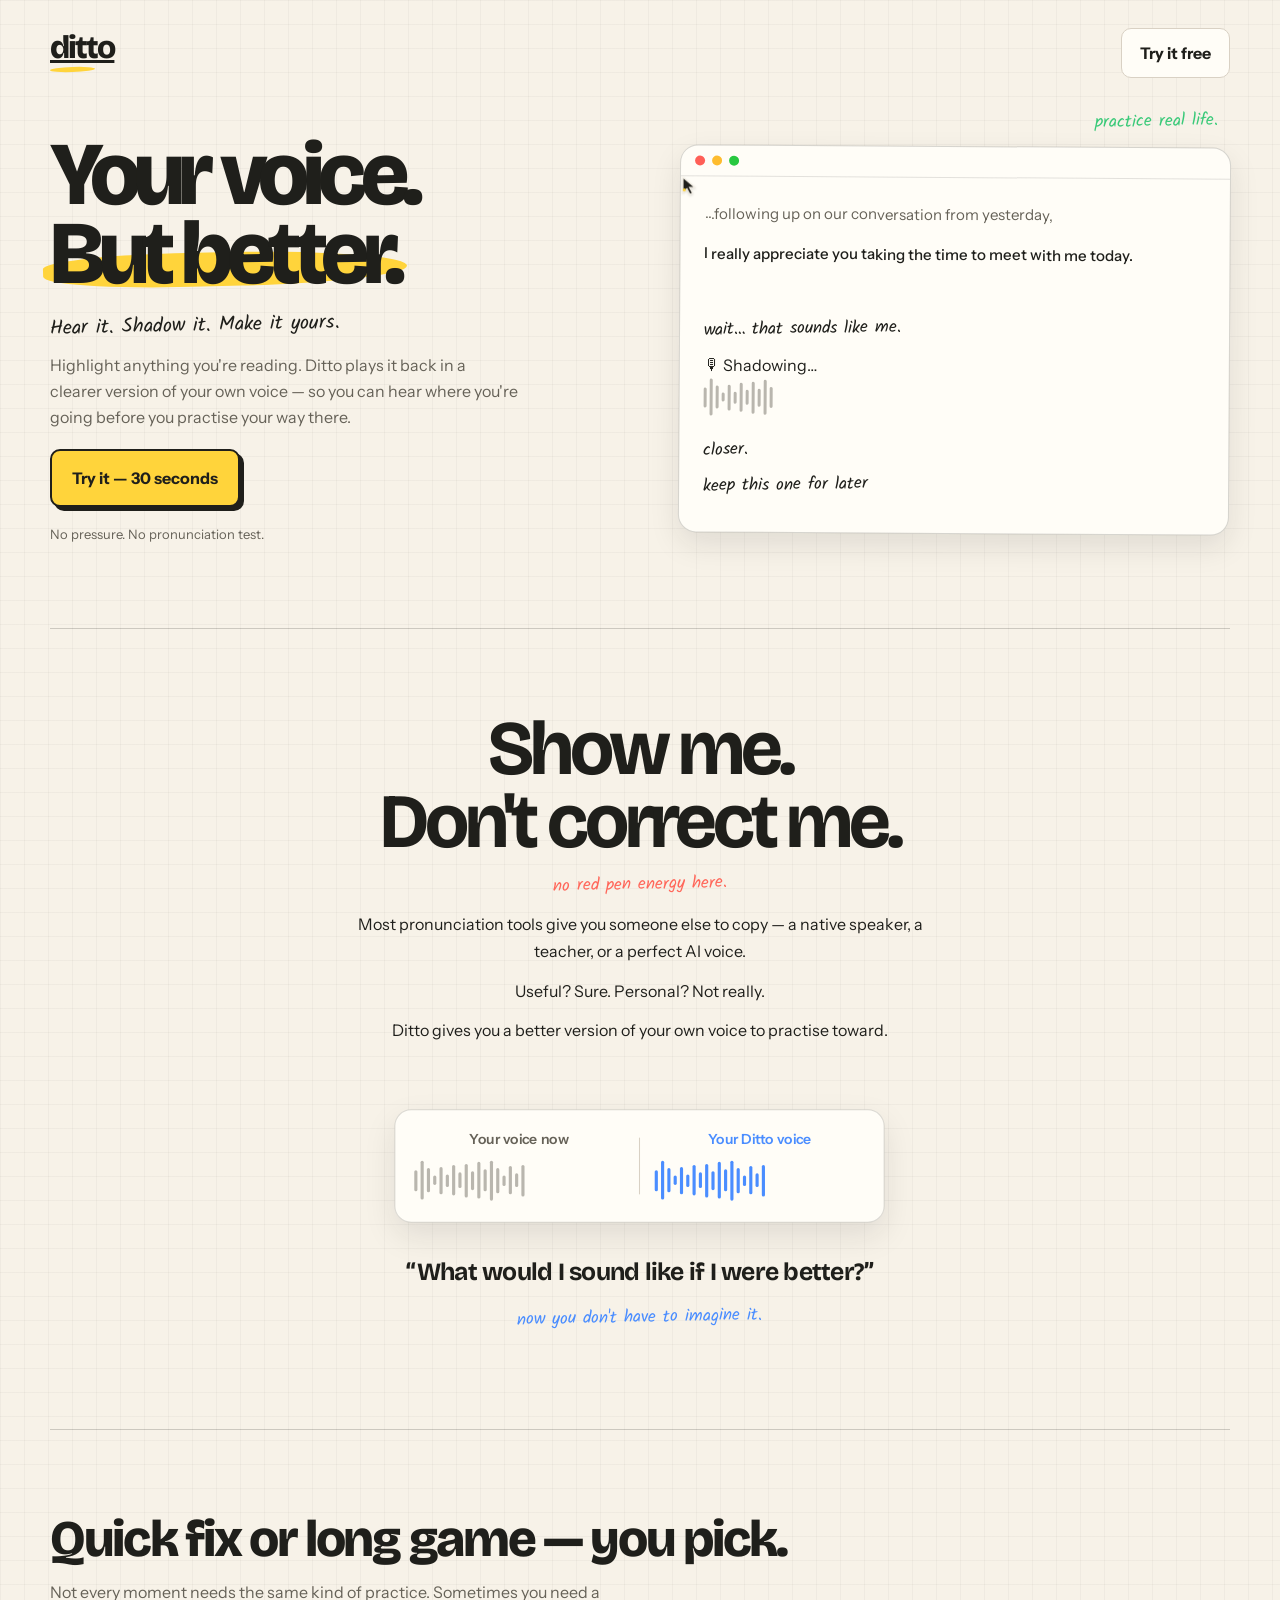
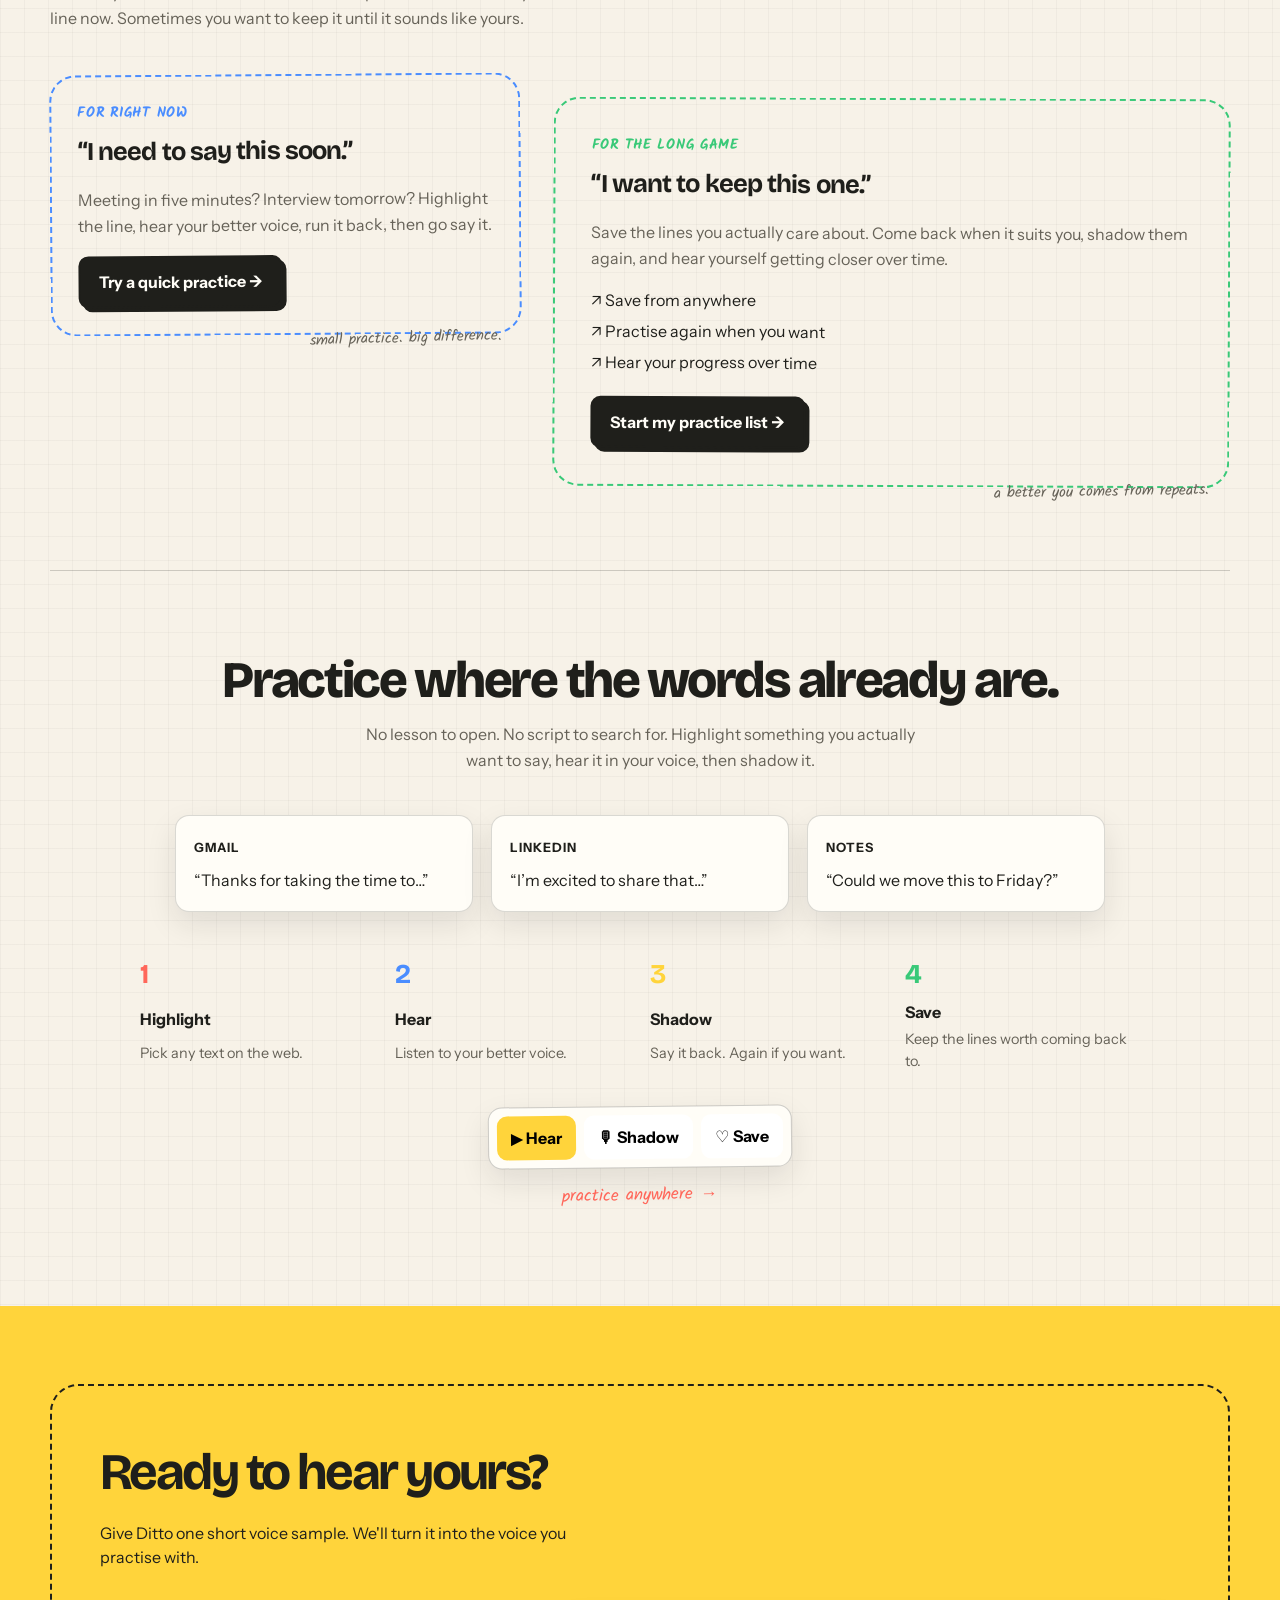
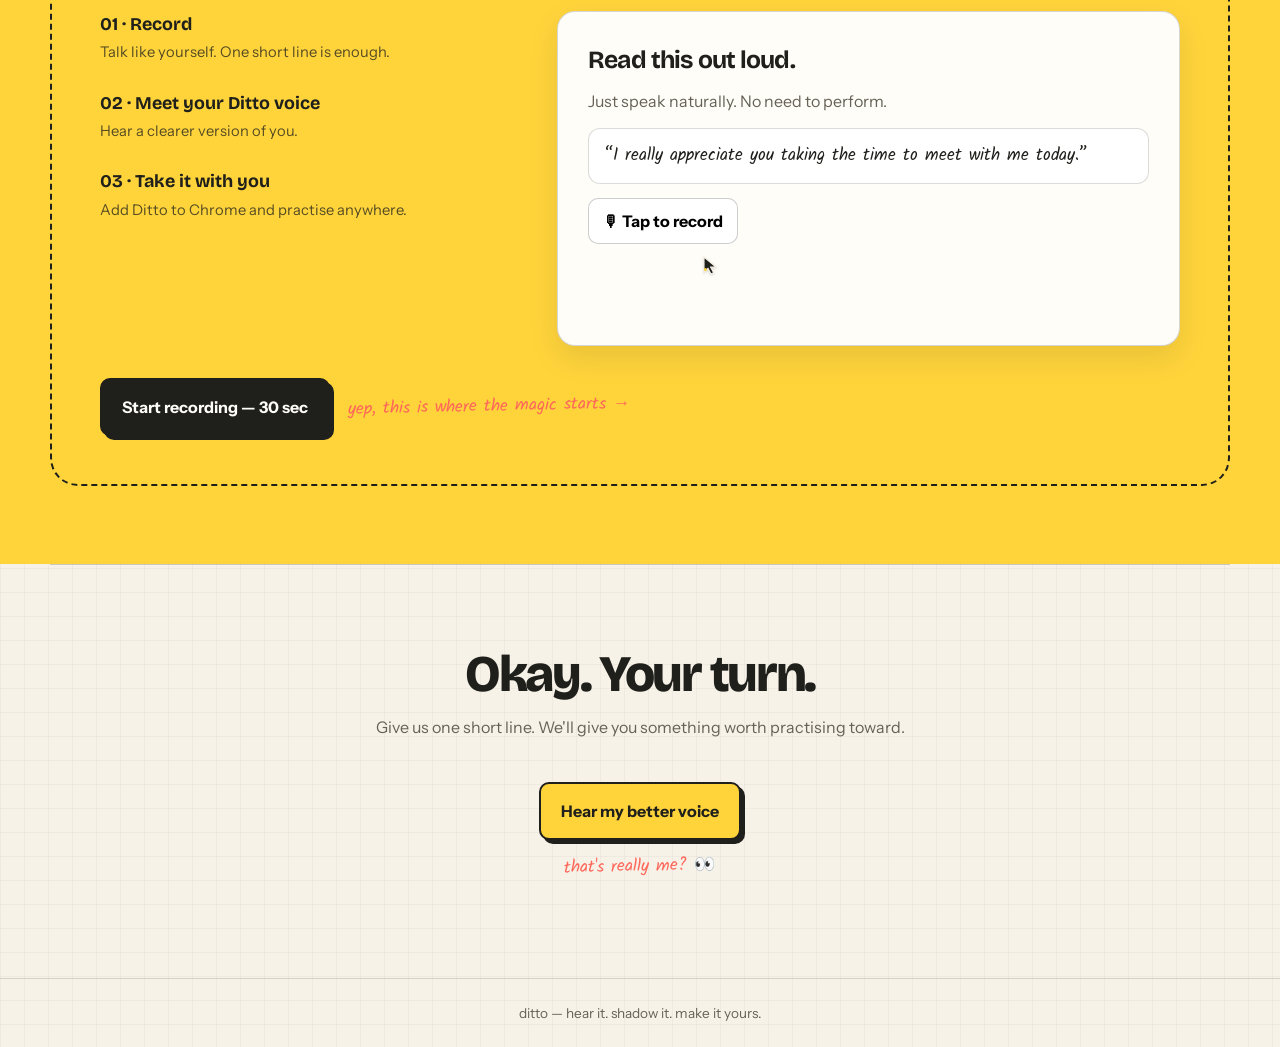
==== commit 021b7d5c: "Refine hero demo into cursor-led product story" ====
--- a/index.html
+++ b/index.html
@@ -37,7 +37,8 @@
           <div class="browser-body hero-demo-stage" id="heroDemo">
             <p class="email-line muted">...following up on our conversation from yesterday,</p>
             <p class="email-line hero-sentence" id="heroSentence">
-              <span>I</span> <span>really</span> <span>appreciate</span> <span>you</span> <span>taking</span> <span>the</span> <span>time</span> <span>to</span> <span>meet</span> <span>with</span> <span>me</span> <span>today.</span>
+              <span class="selection-sweep" id="heroSelectionSweep" aria-hidden="true"></span>
+              <span class="sentence-copy">I really appreciate you taking the time to meet with me today.</span>
             </p>
             <p class="note hero-annotation" id="heroSelectNote">this one →</p>
 
@@ -50,17 +51,24 @@
             <div class="hero-playback" id="heroPlayback" aria-hidden="true">
               <small>Your Ditto voice</small>
               <div class="wave blue animated-wave" data-wave="20"></div>
-              <span class="note playback-note">same words. a more you.</span>
-            </div>
-
+              <span class="playback-value">same you. clearer.</span>
+            </div>
+            <p class="note playback-reaction" id="heroReaction">wait… that sounds like me.</p>
+
+            <div class="hero-shadow-status" id="heroShadowStatus" aria-hidden="true">
+              <span class="shadow-label">🎙 Shadowing…</span>
+              <div class="wave shadow-wave animated-wave" data-wave="12"></div>
+            </div>
             <p class="note your-turn-note" id="heroTurnNote">your turn →</p>
-            <p class="note again-note" id="heroAgainNote">again?</p>
-
-            <div class="demo-cursor" id="heroCursor" aria-hidden="true">
-              <svg width="20" height="20" viewBox="0 0 20 20">
+            <p class="note closer-note" id="heroCloserNote">closer.</p>
+            <p class="note save-hint" id="heroSaveHint">keep this one for later</p>
+
+            <div class="demo-cursor pointer-mode" id="heroCursor" aria-hidden="true">
+              <svg class="cursor-pointer" width="20" height="20" viewBox="0 0 20 20">
                 <path d="M2 1 L2 16 L6 12.3 L9 18 L11.6 16.7 L8.6 11 L14 11 Z" fill="#1F1F1B" stroke="#F7F2E8" stroke-width="1.1"></path>
                 <circle cx="3.4" cy="13.6" r="1.5" fill="#FFD43B"></circle>
               </svg>
+              <span class="cursor-ibeam" aria-hidden="true"><i></i></span>
               <span class="cursor-ripple"></span>
             </div>
           </div>
